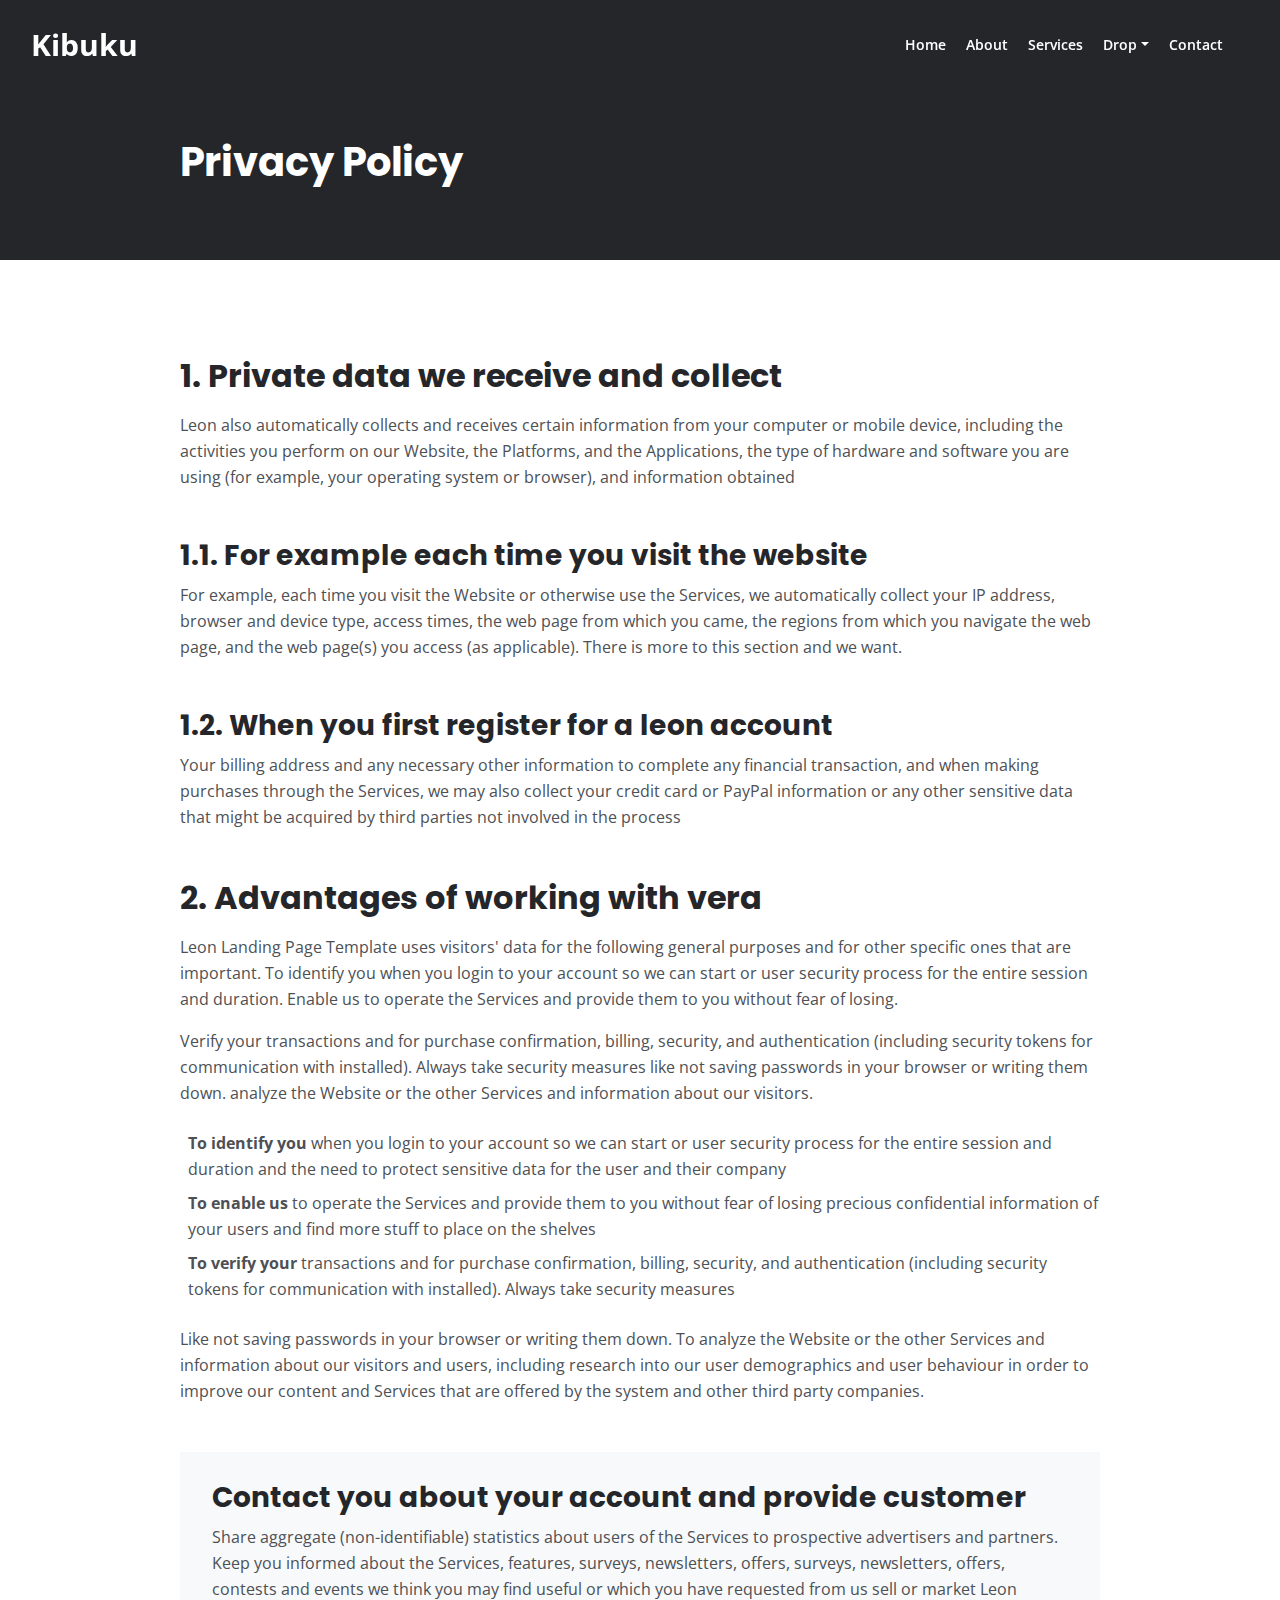
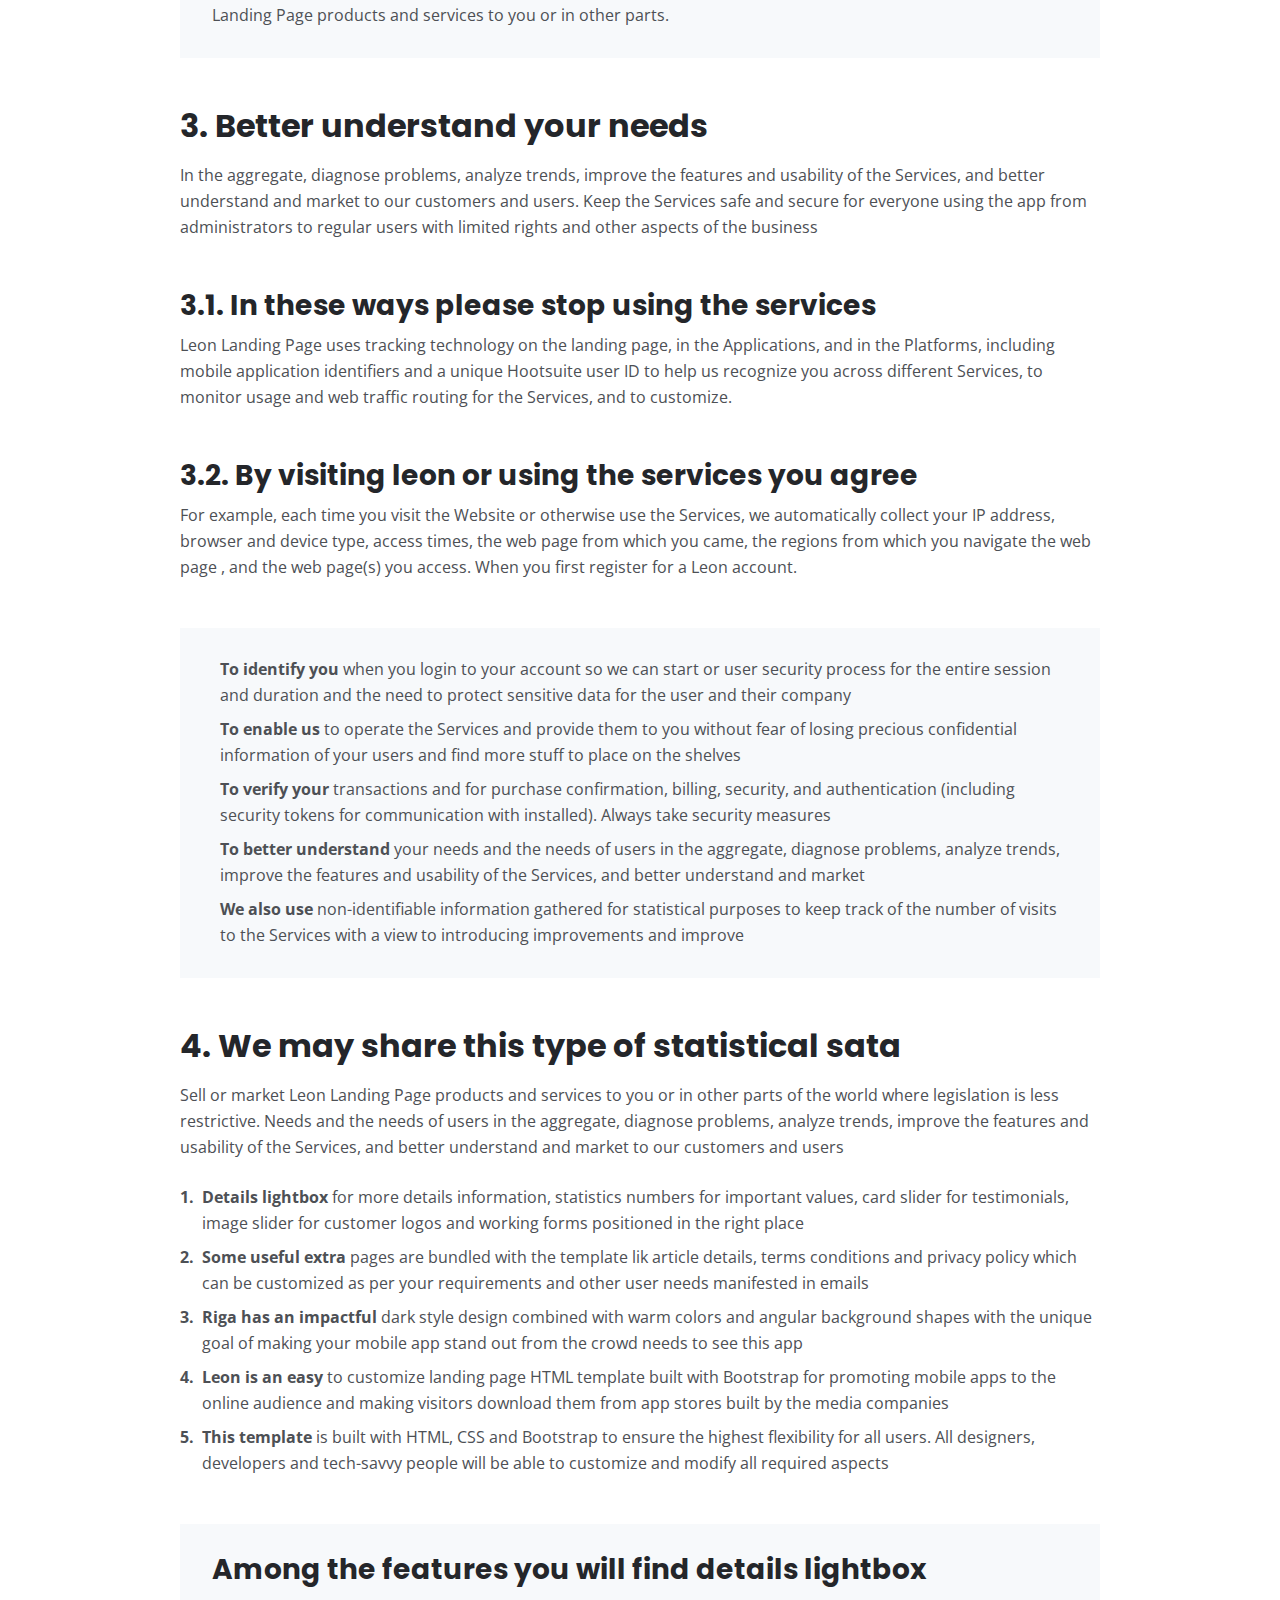
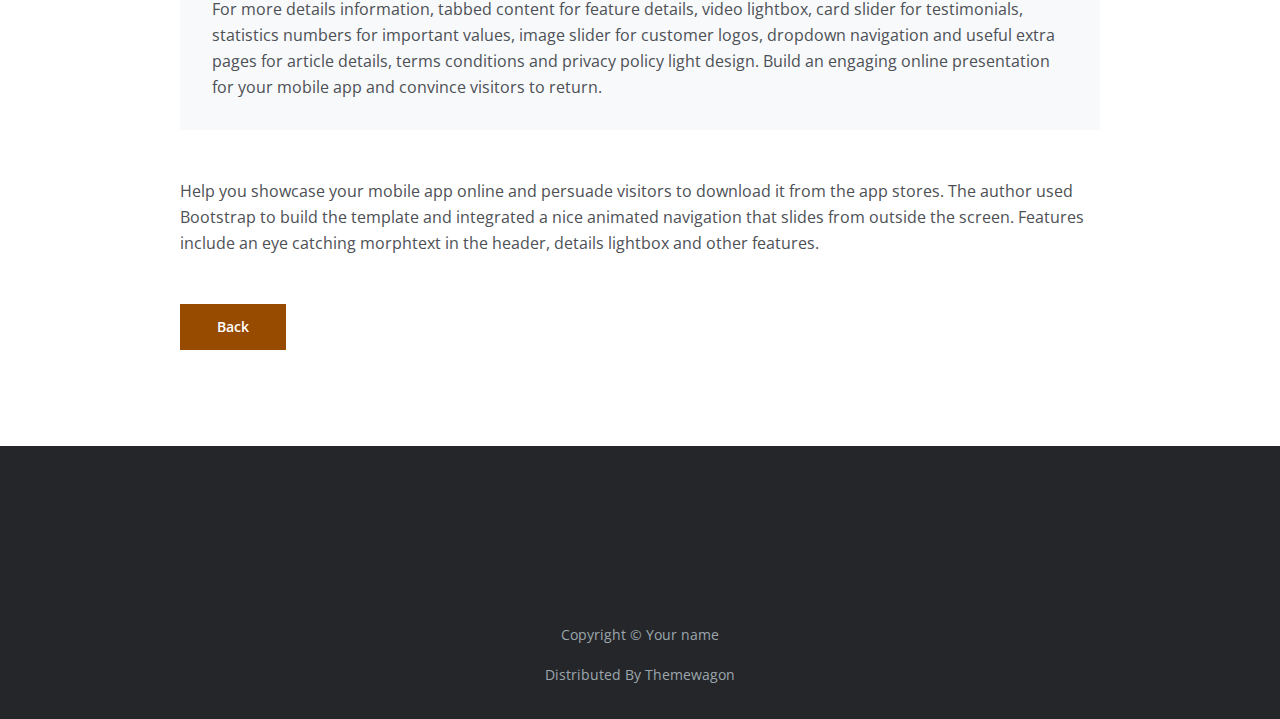
==== privacy.html @ f9977378 "Changes on Page" ====
<!DOCTYPE html>
<html lang="en">
<head>
    <meta charset="utf-8">
    <meta name="viewport" content="width=device-width, initial-scale=1, shrink-to-fit=no">
    
    <!-- SEO Meta Tags -->
    <meta name="description" content="Your description">
    <meta name="author" content="Your name">

    <!-- OG Meta Tags to improve the way the post looks when you share the page on Facebook, Twitter, LinkedIn -->
	<meta property="og:site_name" content="" /> <!-- website name -->
	<meta property="og:site" content="" /> <!-- website link -->
	<meta property="og:title" content=""/> <!-- title shown in the actual shared post -->
	<meta property="og:description" content="" /> <!-- description shown in the actual shared post -->
	<meta property="og:image" content="" /> <!-- image link, make sure it's jpg -->
	<meta property="og:url" content="" /> <!-- where do you want your post to link to -->
	<meta name="twitter:card" content="summary_large_image"> <!-- to have large image post format in Twitter -->

    <!-- Webpage Title -->
    <title>Privacy Policy - Kibuku</title>
    
    <!-- Styles -->
    <link rel="preconnect" href="https://fonts.gstatic.com">
    <link href="https://fonts.googleapis.com/css2?family=Open+Sans:ital,wght@0,400;0,600;0,700;1,400&family=Poppins:wght@600&display=swap" rel="stylesheet">
    <link href="css/bootstrap.css" rel="stylesheet">
    <link href="css/fontawesome-all.css" rel="stylesheet">
	<link href="css/styles.css" rel="stylesheet">
	
	<!-- Favicon  -->
    <link rel="icon" href="images/Web.png">
</head>
<body data-spy="scroll" data-target=".fixed-top">
    
    <!-- Navigation -->
    <nav class="navbar navbar-expand-lg fixed-top navbar-dark">
        <div class="container">
            
            <!-- Image Logo -->
            <!-- <a class="navbar-brand logo-image" href="index.html"><img src="images/logo.svg" alt="alternative"></a>   -->

            <!-- Text Logo - Use this if you don't have a graphic logo -->
            <a class="navbar-brand logo-text page-scroll" href="index.html">Kibuku</a>

            <button class="navbar-toggler p-0 border-0" type="button" data-toggle="offcanvas">
                <span class="navbar-toggler-icon"></span>
            </button>

            <div class="navbar-collapse offcanvas-collapse" id="navbarsExampleDefault">
                <ul class="navbar-nav ml-auto">
                    <li class="nav-item">
                        <a class="nav-link page-scroll" href="index.html#header">Home <span class="sr-only">(current)</span></a>
                    </li>
                    <li class="nav-item">
                        <a class="nav-link page-scroll" href="index.html#about">About</a>
                    </li>
                    <li class="nav-item">
                        <a class="nav-link page-scroll" href="index.html#services">Services</a>
                    </li>
                    <li class="nav-item dropdown">
                        <a class="nav-link dropdown-toggle" href="#" id="dropdown01" data-toggle="dropdown" aria-haspopup="true" aria-expanded="false">Drop</a>
                        <div class="dropdown-menu" aria-labelledby="dropdown01">
                            <a class="dropdown-item page-scroll" href="project.html">Project Details</a>
                            <div class="dropdown-divider"></div>
                            <a class="dropdown-item page-scroll" href="terms.html">Terms Conditions</a>
                            <div class="dropdown-divider"></div>
                            <a class="dropdown-item page-scroll" href="privacy.html">Privacy Policy</a>
                        </div>
                    </li>
                    <li class="nav-item">
                        <a class="nav-link page-scroll" href="index.html#contact">Contact</a>
                    </li>
                </ul>
                <span class="nav-item social-icons">
                    <span class="fa-stack">
                        <a href="#your-link">
                            <i class="fas fa-circle fa-stack-2x"></i>
                            <i class="fab fa-facebook-f fa-stack-1x"></i>
                        </a>
                    </span>
                    <span class="fa-stack">
                        <a href="#your-link">
                            <i class="fas fa-circle fa-stack-2x"></i>
                            <i class="fab fa-twitter fa-stack-1x"></i>
                        </a>
                    </span>
                </span>
            </div> <!-- end of navbar-collapse -->
        </div> <!-- end of container -->
    </nav> <!-- end of navbar -->
    <!-- end of navigation -->


    <!-- Header -->
    <header class="ex-header">
        <div class="container">
            <div class="row">
                <div class="col-xl-10 offset-xl-1">
                    <h1>Privacy Policy</h1>
                </div> <!-- end of col -->
            </div> <!-- end of row -->
        </div> <!-- end of container -->
    </header> <!-- end of ex-header -->
    <!-- end of header -->


    <!-- Basic -->
    <div class="ex-basic-1 pt-5 pb-5">
        <div class="container">
            <div class="row">
                <div class="col-xl-10 offset-xl-1">
                    <h2 class="mt-5 mb-3">1. Private data we receive and collect</h2>
                    <p class="mb-5">Leon also automatically collects and receives certain information from your computer or mobile device, including the activities you perform on our Website, the Platforms, and the Applications, the type of hardware and software you are using (for example, your operating system or browser), and information obtained</p>
                    <h3>1.1. For example each time you visit the website</h3>
                    <p class="mb-5">For example, each time you visit the Website or otherwise use the Services, we automatically collect your IP address, browser and device type, access times, the web page from which you came, the regions from which you navigate the web page, and the web page(s) you access (as applicable). There is more to this section and we want.</p>
                    <h3>1.2. When you first register for a leon account</h3>
                    <p class="mb-5">Your billing address and any necessary other information to complete any financial transaction, and when making purchases through the Services, we may also collect your credit card or PayPal information or any other sensitive data that might be acquired by third parties not involved in the process</p>
                    
                    <h2 class="mb-3">2. Advantages of working with vera</h2>
                    <p>Leon Landing Page Template uses visitors' data for the following general purposes and for other specific ones that are important. To identify you when you login to your account so we can start or user security process for the entire session and duration. Enable us to operate the Services and provide them to you without fear of losing.</p>
                    <p class="mb-4">Verify your transactions and for purchase confirmation, billing, security, and authentication (including security tokens for communication with installed). Always take security measures like not saving passwords in your browser or writing them down. analyze the Website or the other Services and information about our visitors.</p>
                    <ul class="list-unstyled li-space-lg mb-4">
                        <li class="media">
                            <i class="fas fa-square"></i>
                            <div class="media-body"><strong>To identify you</strong> when you login to your account so we can start or user security process for the entire session and duration and the need to protect sensitive data for the user and their company</div>
                        </li>
                        <li class="media">
                            <i class="fas fa-square"></i>
                            <div class="media-body"><strong>To enable us</strong> to operate the Services and provide them to you without fear of losing precious confidential information of your users and find more stuff to place on the shelves</div>
                        </li>
                        <li class="media">
                            <i class="fas fa-square"></i>
                            <div class="media-body"><strong>To verify your</strong> transactions and for purchase confirmation, billing, security, and authentication (including security tokens for communication with installed). Always take security measures</div>
                        </li>
                    </ul>
                    <p class="mb-5">Like not saving passwords in your browser or writing them down. To analyze the Website or the other Services and information about our visitors and users, including research into our user demographics and user behaviour in order to improve our content and Services that are offered by the system and other third party companies.</p>
                    <div class="text-box mb-5">
                        <h3>Contact you about your account and provide customer</h3>
                        <p>Share aggregate (non-identifiable) statistics about users of the Services to prospective advertisers and partners. Keep you informed about the Services, features, surveys, newsletters, offers, surveys, newsletters, offers, contests and events we think you may find useful or which you have requested from us sell or market Leon Landing Page products and services to you or in other parts.</p>
                    </div> <!-- end of text-box -->
                    
                    <h2 class="mb-3">3. Better understand your needs</h2>
                    <p class="mb-5"> In the aggregate, diagnose problems, analyze trends, improve the features and usability of the Services, and better understand and market to our customers and users. Keep the Services safe and secure for everyone using the app from administrators to regular users with limited rights and other aspects of the business</p>
                    <h3>3.1. In these ways please stop using the services</h3>
                    <p class="mb-5">Leon Landing Page uses tracking technology on the landing page, in the Applications, and in the Platforms, including mobile application identifiers and a unique Hootsuite user ID to help us recognize you across different Services, to monitor usage and web traffic routing for the Services, and to customize.</p>
                    <h3>3.2. By visiting leon or using the services you agree</h3>
                    <p class="mb-5">For example, each time you visit the Website or otherwise use the Services, we automatically collect your IP address, browser and device type, access times, the web page from which you came, the regions from which you navigate the web page , and the web page(s) you access. When you first register for a Leon account.</p>
                    <div class="text-box mb-5">
                        <ul class="list-unstyled li-space-lg">
                            <li class="media">
                                <i class="fas fa-square"></i>
                                <div class="media-body"><strong>To identify you</strong> when you login to your account so we can start or user security process for the entire session and duration and the need to protect sensitive data for the user and their company</div>
                            </li>
                            <li class="media">
                                <i class="fas fa-square"></i>
                                <div class="media-body"><strong>To enable us</strong> to operate the Services and provide them to you without fear of losing precious confidential information of your users and find more stuff to place on the shelves</div>
                            </li>
                            <li class="media">
                                <i class="fas fa-square"></i>
                                <div class="media-body"><strong>To verify your</strong> transactions and for purchase confirmation, billing, security, and authentication (including security tokens for communication with installed). Always take security measures</div>
                            </li>
                            <li class="media">
                                <i class="fas fa-square"></i>
                                <div class="media-body"><strong>To better understand</strong> your needs and the needs of users in the aggregate, diagnose problems, analyze trends, improve the features and usability of the Services, and better understand and market</div>
                            </li>
                            <li class="media">
                                <i class="fas fa-square"></i>
                                <div class="media-body"><strong>We also use</strong> non-identifiable information gathered for statistical purposes to keep track of the number of visits to the Services with a view to introducing improvements and improve</div>
                            </li>
                        </ul>
                    </div> <!-- end of text-box -->
                    
                    <h2 class="mb-3">4. We may share this type of statistical sata</h2>
                    <p class="mb-4">Sell or market Leon Landing Page products and services to you or in other parts of the world where legislation is less restrictive. Needs and the needs of users in the aggregate, diagnose problems, analyze trends, improve the features and usability of the Services, and better understand and market to our customers and users</p>
                    <ul class="list-unstyled li-space-lg mb-5">
                        <li class="media">
                            <strong>1.</strong>
                            <div class="media-body"><strong>Details lightbox</strong> for more details information, statistics numbers for important values, card slider for testimonials, image slider for customer logos and working forms positioned in the right place</div>
                        </li>
                        <li class="media">
                            <strong>2.</strong>
                            <div class="media-body"><strong>Some useful extra</strong> pages are bundled with the template lik article details, terms conditions and privacy policy which can be customized as per your requirements and other user needs manifested in emails</div>
                        </li>
                        <li class="media">
                            <strong>3.</strong>
                            <div class="media-body"><strong>Riga has an impactful</strong> dark style design combined with warm colors and angular background shapes with the unique goal of making your mobile app stand out from the crowd needs to see this app</div>
                        </li>
                        <li class="media">
                            <strong>4.</strong>
                            <div class="media-body"><strong>Leon is an easy</strong> to customize landing page HTML template built with Bootstrap for promoting mobile apps to the online audience and making visitors download them from app stores built by the media companies</div>
                        </li>
                        <li class="media">
                            <strong>5.</strong>
                            <div class="media-body"><strong>This template</strong> is built with HTML, CSS and Bootstrap to ensure the highest flexibility for all users. All designers, developers and tech-savvy people will be able to customize and modify all required aspects</div>
                        </li>
                    </ul>
                    
                    <div class="text-box mb-5">
                        <h3>Among the features you will find details lightbox</h3>
                        <p>For more details information, tabbed content for feature details, video lightbox, card slider for testimonials, statistics numbers for important values, image slider for customer logos, dropdown navigation and useful extra pages for article details, terms conditions and privacy policy light design. Build an engaging online presentation for your mobile app and convince visitors to return.</p>
                    </div> <!-- end of text-box -->
                    <p class="mb-5">Help you showcase your mobile app online and persuade visitors to download it from the app stores. The author used Bootstrap to build the template and integrated a nice animated navigation that slides from outside the screen. Features include an eye catching morphtext in the header, details lightbox and other features.</p>
                    
                    <a class="btn-solid-reg mb-5" href="index.html">Back</a>
                </div> <!-- end of col -->
            </div> <!-- end of row -->
        </div> <!-- end of container -->
    </div> <!-- end of ex-basic-1 -->
    <!-- end of basic -->


    <!-- Footer -->
    <div class="footer bg-gray">
        <div class="container">
            <div class="row">
                <div class="col-lg-12">
                    <div class="social-container">
                        <span class="fa-stack">
                            <a href="#your-link">
                                <i class="fas fa-circle fa-stack-2x"></i>
                                <i class="fab fa-facebook-f fa-stack-1x"></i>
                            </a>
                        </span>
                        <span class="fa-stack">
                            <a href="#your-link">
                                <i class="fas fa-circle fa-stack-2x"></i>
                                <i class="fab fa-twitter fa-stack-1x"></i>
                            </a>
                        </span>
                        <span class="fa-stack">
                            <a href="#your-link">
                                <i class="fas fa-circle fa-stack-2x"></i>
                                <i class="fab fa-pinterest-p fa-stack-1x"></i>
                            </a>
                        </span>
                        <span class="fa-stack">
                            <a href="#your-link">
                                <i class="fas fa-circle fa-stack-2x"></i>
                                <i class="fab fa-instagram fa-stack-1x"></i>
                            </a>
                        </span>
                        <span class="fa-stack">
                            <a href="#your-link">
                                <i class="fas fa-circle fa-stack-2x"></i>
                                <i class="fab fa-youtube fa-stack-1x"></i>
                            </a>
                        </span>
                    </div> <!-- end of social-container -->
                </div> <!-- end of col -->
            </div> <!-- end of row -->
        </div> <!-- end of container -->
    </div> <!-- end of footer -->  
    <!-- end of footer -->


    <!-- Copyright -->
    <div class="copyright bg-gray">
        <div class="container">
            <div class="row">
                <div class="col-lg-12">
                    <p class="p-small">Copyright © <a class="no-line" href="#your-link">Your name</a></p>
                </div> <!-- end of col -->
            </div> <!-- enf of row -->
        </div> <!-- end of container -->

        <div class="container">
            <div class="row">
                <div class="col-lg-12">
                    <p class="p-small">Distributed By <a class="no-line" href="https://themewagon.com/">Themewagon</a></p>
                </div> <!-- end of col -->
            </div> <!-- enf of row -->
        </div> <!-- end of container -->
    </div> <!-- end of copyright --> 
    <!-- end of copyright -->
    
    	
    <!-- Scripts -->
    <script src="js/jquery.min.js"></script> <!-- jQuery for Bootstrap's JavaScript plugins -->
    <script src="js/bootstrap.min.js"></script> <!-- Bootstrap framework -->
    <script src="js/jquery.easing.min.js"></script> <!-- jQuery Easing for smooth scrolling between anchors -->
    <script src="js/scripts.js"></script> <!-- Custom scripts -->
</body>
</html>
---- css/styles.css ----
/* Description: Master CSS file */

/*****************************************
Table Of Contents:
- General Styles
- Navigation
- Header
- About
- Services
- Details
- Projects
- Works
- Testimonials
- Questions
- Contact
- Footer 
- Copyright
- Back To Top Button
- Extra Pages
- Media Queries
******************************************/

/*****************************************
Colors:
- Backgrounds, navbar - black #24262a
- Backgrounds - light gray #f7f9fb
- Buttons, icons - blue #964B00
- Headings text - black #24262a
- Body text - dark gray #4d5055
******************************************/


/**************************/
/*     General Styles     */
/**************************/
body,
html {
    width: 100%;
	height: 100%;
}

body, p {
	color: #4d5055; 
	font: 400 1rem/1.625rem "Open Sans", sans-serif;
}

h1 {
	color: #24262a;
	font-weight: 700;
	font-size: 2.5rem;
	line-height: 3.25rem;
	font-family: "Poppins"
}

h2 {
	color: #24262a;
	font-weight: 700;
	font-size: 2rem;
	line-height: 2.5rem;
	font-family: "Poppins"
}

h3 {
	color: #24262a;
	font-weight: 700;
	font-size: 1.75rem;
	line-height: 2.25rem;
	font-family: "Poppins"
}

h4 {
	color: #24262a;
	font-weight: 700;
	font-size: 1.5rem;
	line-height: 2rem;
	font-family: "Poppins"
}

h5 {
	color: #24262a;
	font-weight: 700;
	font-size: 1.25rem;
	line-height: 1.625rem;
	font-family: "Poppins"
}

h6 {
	color: #24262a;
	font-weight: 700;
	font-size: 1rem;
	line-height: 1.375rem;
	font-family: "Poppins"
}

.p-large {
	font-size: 1.125rem;
	line-height: 1.75rem;
}

.p-small {
	font-size: 0.875rem;
	line-height: 1.5rem;
}

.testimonial-text {
	font-style: italic;
}

.testimonial-author {
	font-weight: 700;
	font-size: 1rem;
	line-height: 1.5rem;
}

.li-space-lg li {
	margin-bottom: 0.5rem;
}

a {
	color: #4d5055;
	text-decoration: underline;
}

a:hover {
	color: #4d5055;
	text-decoration: underline;
}

.no-line {
	text-decoration: none;
}

.no-line:hover {
	text-decoration: none;
}

.brown{
	color:#964B00
}

.blue {
	color: #2259ec;
}

.bg-gray {
	background-color: #f7f9fb;
}

.section-divider {
	display: block;
	height: 1px;
	margin: 0;
	border: none;
	background-color: #d3dae2;
}

.btn-solid-reg {
	display: inline-block;
	padding: 1.375rem 2.25rem 1.375rem 2.25rem;
	border: 1px solid #964B00;
	background-color: #964B00;
	color: #ffffff;
	font-weight: 600;
	font-size: 0.875rem;
	line-height: 0;
	text-decoration: none;
	transition: all 0.2s;
}

.btn-solid-reg:hover {
	background-color: transparent;
	color: #964B00; /* needs to stay here because of the color property of a tag */
	text-decoration: none;
}

.btn-solid-lg {
	display: inline-block;
	padding: 1.625rem 2.625rem 1.625rem 2.625rem;
	border: 1px solid #964B00;
	background-color: #964B00;
	color: #ffffff;
	font-weight: 600;
	font-size: 0.875rem;
	line-height: 0;
	text-decoration: none;
	transition: all 0.2s;
}

.btn-solid-lg:hover {
	background-color: transparent;
	color: #964B00; /* needs to stay here because of the color property of a tag */
	text-decoration: none;
}

.btn-outline-reg {
	display: inline-block;
	padding: 1.375rem 2.25rem 1.375rem 2.25rem;
	border: 1px solid #24262a;
	background-color: transparent;
	color: #24262a;
	font-weight: 600;
	font-size: 0.875rem;
	line-height: 0;
	text-decoration: none;
	transition: all 0.2s;
}

.btn-outline-reg:hover {
	background-color: #24262a;
	color: #ffffff;
	text-decoration: none;
}

.btn-outline-lg {
	display: inline-block;
	padding: 1.625rem 2.625rem 1.625rem 2.625rem;
	border: 1px solid #24262a;
	background-color: transparent;
	color: #24262a;
	font-weight: 600;
	font-size: 0.875rem;
	line-height: 0;
	text-decoration: none;
	transition: all 0.2s;
}

.btn-outline-lg:hover {
	background-color: #24262a;
	color: #ffffff;
	text-decoration: none;
}

.btn-outline-sm {
	display: inline-block;
	padding: 1rem 1.5rem 1rem 1.5rem;
	border: 1px solid #24262a;
	background-color: transparent;
	color: #24262a;
	font-weight: 600;
	font-size: 0.875rem;
	line-height: 0;
	text-decoration: none;
	transition: all 0.2s;
}

.btn-outline-sm:hover {
	background-color: #24262a;
	color: #ffffff;
	text-decoration: none;
}

.form-group {
	position: relative;
	margin-bottom: 1.25rem;
}

.label-control {
	position: absolute;
	top: 0.875rem;
	left: 1.5rem;
	color: #7d838a;
	opacity: 1;
	font-size: 0.875rem;
	line-height: 1.375rem;
	cursor: text;
	transition: all 0.2s ease;
}

.form-control-input:focus + .label-control,
.form-control-input.notEmpty + .label-control,
.form-control-textarea:focus + .label-control,
.form-control-textarea.notEmpty + .label-control {
	top: 0.125rem;
	color: #4d5055;
	opacity: 1;
	font-size: 0.75rem;
	font-weight: 700;
}

.form-control-input,
.form-control-select {
	display: block; /* needed for proper display of the label in Firefox, IE, Edge */
	width: 100%;
	padding-top: 1.125rem;
	padding-bottom: 0.125rem;
	padding-left: 1.5rem;
	border: 1px solid #cbcbd1;
	background-color: #ffffff;
	color: #4d5055;
	font-size: 0.875rem;
	line-height: 1.875rem;
	transition: all 0.2s;
	-webkit-appearance: none; /* removes inner shadow on form inputs on ios safari */
}

.form-control-select {
	padding-top: 0.5rem;
	padding-bottom: 0.5rem;
	height: 3.25rem;
	color: #7d838a;
}

select {
    /* you should keep these first rules in place to maintain cross-browser behavior */
    -webkit-appearance: none;
	-moz-appearance: none;
	-ms-appearance: none;
    -o-appearance: none;
    appearance: none;
    background-image: url('../images/down-arrow.png');
    background-position: 96% 50%;
    background-repeat: no-repeat;
    outline: none;
}

.form-control-textarea {
	display: block; /* used to eliminate a bottom gap difference between Chrome and IE/FF */
	width: 100%;
	height: 14rem; /* used instead of html rows to normalize height between Chrome and IE/FF */
	padding-top: 1.5rem;
	padding-left: 1.3125rem;
	border: 1px solid #cbcbd1;
	background-color: #ffffff;
	color: #4d5055;
	font-size: 0.875rem;
	line-height: 1.5rem;
	transition: all 0.2s;
}

.form-control-input:focus,
.form-control-select:focus,
.form-control-textarea:focus {
	border: 1px solid #a1a1a1;
	outline: none; /* Removes blue border on focus */
}

.form-control-input:hover,
.form-control-select:hover,
.form-control-textarea:hover {
	border: 1px solid #a1a1a1;
}

.checkbox {
	font-size: 0.75rem;
	line-height: 1.25rem;
}

input[type='checkbox'] {
	vertical-align: -10%;
	margin-right: 0.5rem;
}

.form-control-submit-button {
	display: inline-block;
	width: 100%;
	height: 3.25rem;
	border: 1px solid #964B00;
	border-radius: 32px;
	background-color: #964B00;
	color: #ffffff;
	font-weight: 600;
	font-size: 0.875rem;
	line-height: 0;
	cursor: pointer;
	transition: all 0.2s;
}

.form-control-submit-button:hover {
	border: 1px solid #24262a;
	background-color: transparent;
	color: #24262a;
}


/**********************/
/*     Navigation     */
/**********************/
.navbar {
	background-color: #24262a;
	font-weight: 600;
	font-size: 0.875rem;
	line-height: 0.875rem;
	box-shadow: 0 1px 6px 0 rgba(0, 0, 0, 0.025);
}

.navbar .navbar-brand {
	padding-top: 0.125rem;
	padding-bottom: 0.125rem;
}

.navbar .logo-image img {
    width: 118px;
	height: 36px;
}

.navbar .logo-text {
	color: #ffffff;
	font-weight: 700;
	font-size: 1.875rem;
	line-height: 1rem;
	text-decoration: none;
}

.offcanvas-collapse {
	position: fixed;
	top: 3.25rem; /* adjusts the height between the top of the page and the offcanvas menu */
	bottom: 0;
	left: 100%;
	width: 100%;
	padding-right: 1rem;
	padding-left: 1rem;
	overflow-y: auto;
	visibility: hidden;
	background-color: #24262a;
	transition: visibility .3s ease-in-out, -webkit-transform .3s ease-in-out;
	transition: transform .3s ease-in-out, visibility .3s ease-in-out;
	transition: transform .3s ease-in-out, visibility .3s ease-in-out, -webkit-transform .3s ease-in-out;
}

.offcanvas-collapse.open {
	visibility: visible;
	-webkit-transform: translateX(-100%);
	transform: translateX(-100%);
}

.navbar .navbar-nav {
	margin-top: 0.75rem;
	margin-bottom: 0.5rem;
}

.navbar .nav-item .nav-link {
	padding-top: 0.625rem;
	padding-bottom: 0.625rem;
	color: #ffffff;
	text-decoration: none;
	transition: all 0.2s ease;
}

.navbar .nav-item.dropdown.show .nav-link,
.navbar .nav-item .nav-link:hover,
.navbar .nav-item .nav-link.active {
	color: #9c9ead;
}

/* Dropdown Menu */
.navbar .dropdown .dropdown-menu {
	animation: fadeDropdown 0.2s; /* required for the fade animation */
}

@keyframes fadeDropdown {
    0% {
        opacity: 0;
    }

    100% {
        opacity: 1;
	}
}

.navbar .dropdown-menu {
	margin-top: 0.5rem;
	margin-bottom: 0.5rem;
	border: none;
	background-color: #24262a;
}

.navbar .dropdown-item {
	padding-top: 0.5rem;
	padding-bottom: 0.5rem;
	color: #ffffff;
	font-weight: 600;
	font-size: 0.875rem;
	line-height: 0.875rem;
	text-decoration: none;
}

.navbar .dropdown-item:hover {
	background-color: #24262a;
	color: #9c9ead;
}

.navbar .dropdown-divider {
	width: 100%;
	height: 1px;
	margin: 0.5rem auto 0.5rem auto;
	border: none;
	background-color: #505050;
}
/* end of dropdown menu */

.navbar .fa-stack {
	width: 2em;
	margin-right: 0.25rem;
	font-size: 0.75rem;
}

.navbar .fa-stack-2x {
	color: #964B00;
	transition: all 0.2s ease;
}

.navbar .fa-stack-1x {
	color: #ffffff;
	transition: all 0.2s ease;
}

.navbar .fa-stack:hover .fa-stack-2x {
	color: #ffffff;
}

.navbar .fa-stack:hover .fa-stack-1x {
	color: #964B00;
}

.navbar .navbar-toggler {
	padding: 0;
	border: none;
	font-size: 1.25rem;
}


/******************/
/*     Header     */
/******************/
.header {
	padding-top: 7rem;
	padding-bottom: 5.5rem;
	background: linear-gradient(rgba(0, 0, 0, 0.5), rgba(0, 0, 0, 0.5)), url('../images/header-background1.jpg') center center no-repeat;
	background-size: cover;
	text-align: center;
}

.header .h1-large {
	margin-bottom: 1.75rem;
	color: #ffffff;
}

.header .btn-solid-lg:hover {
	border: 1px solid #ffffff;
	color: #ffffff;
}

.header .btn-outline-lg {
	padding: 1.625rem 1.625rem 1.625rem 1.625rem;
	border: none;
	color: #ffffff;
}

.header .btn-outline-lg:hover {
	background: transparent;
	color: #9c9ead;
	text-decoration: none;
}

.header .btn-outline-lg .fas {
	margin-right: 0.375rem;
}


/*****************/
/*     About     */
/*****************/
.basic-1 {
	padding-top: 7.75rem;
	padding-bottom: 5.25rem;
}

.basic-1 .text-container {
	margin-bottom: 3rem;
}

.basic-1 .time {
	margin-bottom: 0.5rem;
	color: #964B00;
	font-weight: 600;
	font-size: 0.875rem;
	line-height: 1.5rem;
	font-family: "Poppins";
}

.basic-1 h6 {
	margin-bottom: 0.125rem;
}


/********************/
/*     Services     */
/********************/
.basic-2 {
	padding-top: 7.75rem;
	padding-bottom: 5.25rem;
}

.basic-2 .h2-heading {
	margin-bottom: 0.75rem;
	text-align: center;
}

.basic-2 .p-heading {
	margin-bottom: 4rem;
	text-align: center;
}

.basic-2 .text-box {
	margin-bottom: 3rem;
	padding: 3.5rem 1rem 2.125rem 1rem;
	border: 1px solid #cfd7de;
}

.basic-2 .fas,
.basic-2 .far {
	margin-bottom: 1.75rem;
	color: #964B00;
	font-size: 3.5rem;
}

.basic-2 h4 {
	letter-spacing: 1px;
}


/*******************/
/*     Details     */
/*******************/
.split .area-1 {
	height: 430px;
	background: linear-gradient(to bottom right, rgba(25, 26, 29, 0.5), rgba(25, 26, 29, 0.5)), url('../images/details-background.jpg') center center no-repeat;
	background-size: cover;
}

.split .area-2 {
	padding-top: 7.75rem;
	padding-bottom: 7.75rem;
}

.split p {
	margin-bottom: 2.25rem;
}

.split .icons-container {
	margin-top: 3rem;
}

.split .icons-container img {
	width: 50px;
	margin-right: 0.625rem;
	margin-bottom: 0.75rem;
}


/********************/
/*     Projects     */
/********************/
.basic-3 {
	padding-top: 7.75rem;
	padding-bottom: 1rem;
}

.basic-3 .h2-heading {
	margin-bottom: 0.75rem;
	text-align: center;
}

.basic-3 .p-heading {
	margin-bottom: 4rem;
	text-align: center;
}

.basic-3 .text-container {
	margin-bottom: 4rem;
}

.basic-3 .image-container {
	margin-bottom: 1rem;
}

/* Hover Animation */
.basic-3 .image-container {
	overflow: hidden;
	margin-right: auto;
	margin-left: auto;
}

.basic-3 .image-container img {
	margin: 0;
	transition: all 0.2s;
}

.basic-3 .image-container:hover img {
	-moz-transform: scale(1.1);
	-webkit-transform: scale(1.1);
	transform: scale(1.1);
} 
/* end of hover animation */


/*****************/
/*     Works     */
/*****************/
.basic-4 {
	padding-bottom: 1rem;
}

.basic-4 .text-container {
	margin-bottom: 4rem;
}

.basic-4 .image-container {
	margin-bottom: 1rem;
}

/* Hover Animation */
.basic-4 .image-container {
	overflow: hidden;
	margin-right: auto;
	margin-left: auto;
}

.basic-4 .image-container img {
	margin: 0;
	transition: all 0.2s;
}

.basic-4 .image-container:hover img {
	-moz-transform: scale(1.15);
	-webkit-transform: scale(1.15);
	transform: scale(1.15);
} 
/* end of hover animation */


/************************/
/*     Testimonials     */
/************************/
.cards-1 {
	padding-top: 3rem;
	padding-bottom: 3.875rem;
}

.cards-1 .h2-heading {
	margin-bottom: 3rem;
	text-align: center;
}

.cards-1 .card {
	margin-bottom: 4rem;
	border: none;
}

.cards-1 .card-body {
	padding: 0;
	text-align: center;
}

.cards-1 .testimonial-text {
	margin-bottom: 1.625rem;
}

.cards-1 img {
	display: inline-block;
	width: 60px;
	margin-bottom: 0.875rem;
	border-radius: 50%;
}

.cards-1 .text {
	margin-top: 0.375rem;
}

.cards-1 .testimonial-author {
	color: #24262a;
}

.cards-1 .testimonial-author,
.cards-1 .occupation {
	font-size: 0.875rem;
	line-height: 1.375rem;
}


/*********************/
/*     Questions     */
/*********************/
.accordion-1 {
	padding-top: 7.75rem;
	padding-bottom: 6.75rem;
}

.accordion-1 .h2-heading {
	margin-bottom: 2.5rem;
	text-align: center;
}

.accordion-1 .card {
	margin-bottom: 1.75rem;
	border: none;
}

.accordion-1 .card-header {
	padding: 0;
	border: none;
	background-color: transparent;
}

.accordion-1 .card button {
	padding: 0;
	color: #24262a;
	font-weight: 600;
	font-size: 1.125rem;
	line-height: 1.75rem;
	font-family: 'Poppins';
}

.accordion-1 .card button:hover {
	text-decoration: none;
}

.accordion-1 .card button:before {
	float: left;
	margin-right: 0.625rem;
	font-family: 'Font Awesome 5 Free';
	font-weight: 900;
	content: "\f078";
	transition: all 0.2s;
}

.accordion-1 .card button.collapsed:before {
	-webkit-transform: rotate(180deg);
	-moz-transform: rotate(180deg);
	transform: rotate(180deg);
} 

.accordion-1 .card-body {
	padding: 0.75rem 1.5rem 0.5rem 1.5rem;
}


/*******************/
/*     Contact     */
/*******************/
.form-1 {
	padding-top: 7.75rem;
	padding-bottom: 7rem;
	text-align: center;
}

.form-1 .h2-heading {
	margin-bottom: 0.75rem;
	text-align: center;
}

.form-1 .p-heading {
	margin-bottom: 4rem;
}


/******************/
/*     Footer     */
/******************/
.footer {
	padding-top: 6.25rem;
	padding-bottom: 2rem;
	background-color: #24262a;
	text-align: center;
}

.footer a {
	text-decoration: none;
}

.footer .fa-stack {
	width: 2em;
	margin-bottom: 1.25rem;
	margin-right: 0.375rem;
	font-size: 1.5rem;
}

.footer .fa-stack .fa-stack-1x {
    color: #ffffff;
	transition: all 0.2s ease;
}

.footer .fa-stack .fa-stack-2x {
	color: #964B00;
	transition: all 0.2s ease;
}

.footer .fa-stack:hover .fa-stack-1x {
	color: #964B00;
}

.footer .fa-stack:hover .fa-stack-2x {
    color: #ffffff;
}


/*********************/
/*     Copyright     */
/*********************/
.copyright {
	padding-top: 1rem;
	padding-bottom: 1rem;
	background-color: #24262a;
	text-align: center;
}

.copyright .p-small {
	color: #9da6ac;
	text-align: center;
}

.copyright a {
	color: #9da6ac;
}


/******************************/
/*     Back To Top Button     */
/******************************/
a.back-to-top {
	position: fixed;
	z-index: 999;
	right: 12px;
	bottom: 12px;
	display: none;
	width: 42px;
	height: 42px;
	border-radius: 30px;
	background: #3a424d url("../images/up-arrow.png") no-repeat center 47%;
	background-size: 18px 18px;
	text-indent: -9999px;
}

a:hover.back-to-top {
	background-color: #964B00;
}


/***********************/
/*     Extra Pages     */
/***********************/
.ex-header {
	padding-top: 8.5rem;
	padding-bottom: 4rem;
	background-color: #24262a;
}

.ex-header h1 {
	color: #ffffff;
}

.ex-basic-1 .list-unstyled .fas {
	font-size: 0.375rem;
	line-height: 1.625rem;
}

.ex-basic-1 .list-unstyled .media-body {
	margin-left: 0.5rem;
}

.ex-basic-1 .text-box {
	padding: 1.25rem 1.25rem 0.5rem 1.25rem;
	background-color: #f7f9fb;
}

.ex-cards-1 .card {
	border: none;
	background-color: transparent;
}

.ex-cards-1 .card .fa-stack {
	width: 2em;
	font-size: 1.125rem;
}

.ex-cards-1 .card .fa-stack-2x {
	color: #964B00;
}

.ex-cards-1 .card .fa-stack-1x {
	color: #ffffff;
	font-weight: 700;
	line-height: 2.125rem;
}

.ex-cards-1 .card .list-unstyled .media-body {
	margin-left: 0.75rem;
}

.ex-cards-1 .card .list-unstyled .media-body h5 {
	margin-top: 0.125rem;
	margin-bottom: 0.375rem;
}


/*************************/
/*     Media Queries     */
/*************************/	
/* Min-width 768px */
@media (min-width: 768px) {

	/* Header */
	.header {
		padding-top: 11rem;
		padding-bottom: 9rem;
	}
	/* end of header */


	/* Services */
	.basic-2 .text-box {
		padding-right: 2.125rem;
		padding-left: 2.125rem;
	}
	/* end of services */


	/* Extra Pages */
	.ex-basic-1 .text-box {
		padding: 1.75rem 2rem 0.875rem 2rem;
	}
	/* end of extra pages */
}
/* end of min-width 768px */


/* Min-width 992px */
@media (min-width: 992px) {
	
	/* General Styles */
	.h2-heading {
		width: 35.25rem;
		margin-right: auto;
		margin-left: auto;
	}

	.p-heading {
		width: 46rem;
		margin-right: auto;
		margin-left: auto;
	}
	/* end of general styles */


	/* Navigation */
	.navbar {
		padding-top: 1.75rem;
		background-color: transparent;
		box-shadow: none;
		transition: all 0.2s;
	}

	.navbar.top-nav-collapse {
		padding-top: 0.5rem;
		padding-top: 0.5rem;
		background-color: #24262a;
		box-shadow: 0 3px 6px 0 rgba(0, 0, 0, 0.025);
	}

	.offcanvas-collapse {
		position: static;
		top: auto;
		bottom: auto;
		left: auto;
		width: auto;
		padding-right: 0;
		padding-left: 0;
		background-color: transparent;
		overflow-y: visible;
		visibility: visible;
	}

	.offcanvas-collapse.open {
		-webkit-transform: none;
		transform: none;
	}

	.navbar .navbar-nav {
		margin-top: 0;
		margin-bottom: 0;
	}
	
	.navbar .nav-item .nav-link {
		padding-right: 0.625rem;
		padding-left: 0.625rem;
	}

	.navbar .dropdown-menu {
		margin-top: 0.25rem;
		box-shadow: 0 3px 3px 1px rgba(0, 0, 0, 0.08);
	}

	.navbar .dropdown-divider {
		width: 90%;
	}

	.navbar .social-icons {
		margin-left: 0.5rem;
	}
	
	.navbar .fa-stack {
		margin-right: 0;
		margin-left: 0.25rem;
	}
	/* end of navigation */


	/* Header */
	.header {
		padding-top: 15rem;
		padding-bottom: 14rem;
		text-align: left;
	}
	/* end of header */


	/* Details */
	.split {
		height: 760px;
	}
	
	.split .area-1 {
		height: 100%;
		width: 50%;
		display: inline-block;
	}
	
	.split .area-2 {
		height: 100%;
		width: 50%;
		display: inline-block;
		vertical-align: top;
	}

	.split .text-container {
		width: 400px;
		margin-left: 3rem;
	}
	/* end of details */


	/* Testimonials */
	.cards-1 .card {
		display: inline-block;
		width: 290px;
		vertical-align: top;
	}

	.cards-1 .card:nth-of-type(3n+2) {
		margin-right: 1.5rem;
		margin-left: 1.5rem;
	}

	.cards-1 .card-body {
		text-align: left;
	}

	.cards-1 .details {
		display: flex;
		align-items: flex-start;
	}
	
	.cards-1 .details .text {
		flex-direction: column;
	}
	
	.cards-1 .details img {
		margin-right: 1.125rem;
	}
	/* end of testimonials */


	/* Accordion */
	.accordion-1 .accordion {
		width: 730px;
		margin-right: auto;
		margin-left: auto;
	}
	/* end of accordion */


	/* Contact */
	.form-1 form {
		width: 790px;
		margin-right: auto;
		margin-left: auto;
	}
	/* end of contact */


	/* Extra Pages */
	.ex-cards-1 .card {
		display: inline-block;
		width: 296px;
		vertical-align: top;
	}

	.ex-cards-1 .card:nth-of-type(3n+2) {
		margin-right: 1rem;
		margin-left: 1rem;
	}
	/* end of extra pages */
}
/* end of min-width 992px */


/* Min-width 1200px */
@media (min-width: 1200px) {

	/* General Styles */
	.h1-large {
		font-size: 3.75rem;
		line-height: 4.625rem;
	}
	/* end of general styles */


	/* Navigation */
	.navbar .container {
		max-width: 1330px;
	}
	/* end of navigation */


	/* Header */
	.header {
		padding-top: 18.25rem;
		padding-bottom: 17.25rem;
	}
	/* end of header */


	/* About */
	.basic-1 .text-container.first {
		margin-right: 2rem;
	}

	.basic-1 .text-container.second {
		margin-right: 1rem;
		margin-left: 1rem;
	}

	.basic-1 .text-container.third {
		margin-left: 2rem;
	}
	/* end of about */


	/* Details */
	.split {
		height: 700px;
	}

	.split .text-container {
		width: 460px;
		margin-left: 5rem;
	}
	/* end of details */


	/* Testimonials */
	.cards-1 .card {
		width: 338px;
	}
	
	.cards-1 .card:nth-of-type(3n+2) {
		margin-right: 2.625rem;
		margin-left: 2.625rem;
	}
	/* end of testimonials */
	

	/* Extra Pages */
	.ex-cards-1 .card {
		width: 336px;
	}

	.ex-cards-1 .card:nth-of-type(3n+2) {
		margin-right: 2.875rem;
		margin-left: 2.875rem;
	}
	/* end of extra pages */
}
/* end of min-width 1200px */
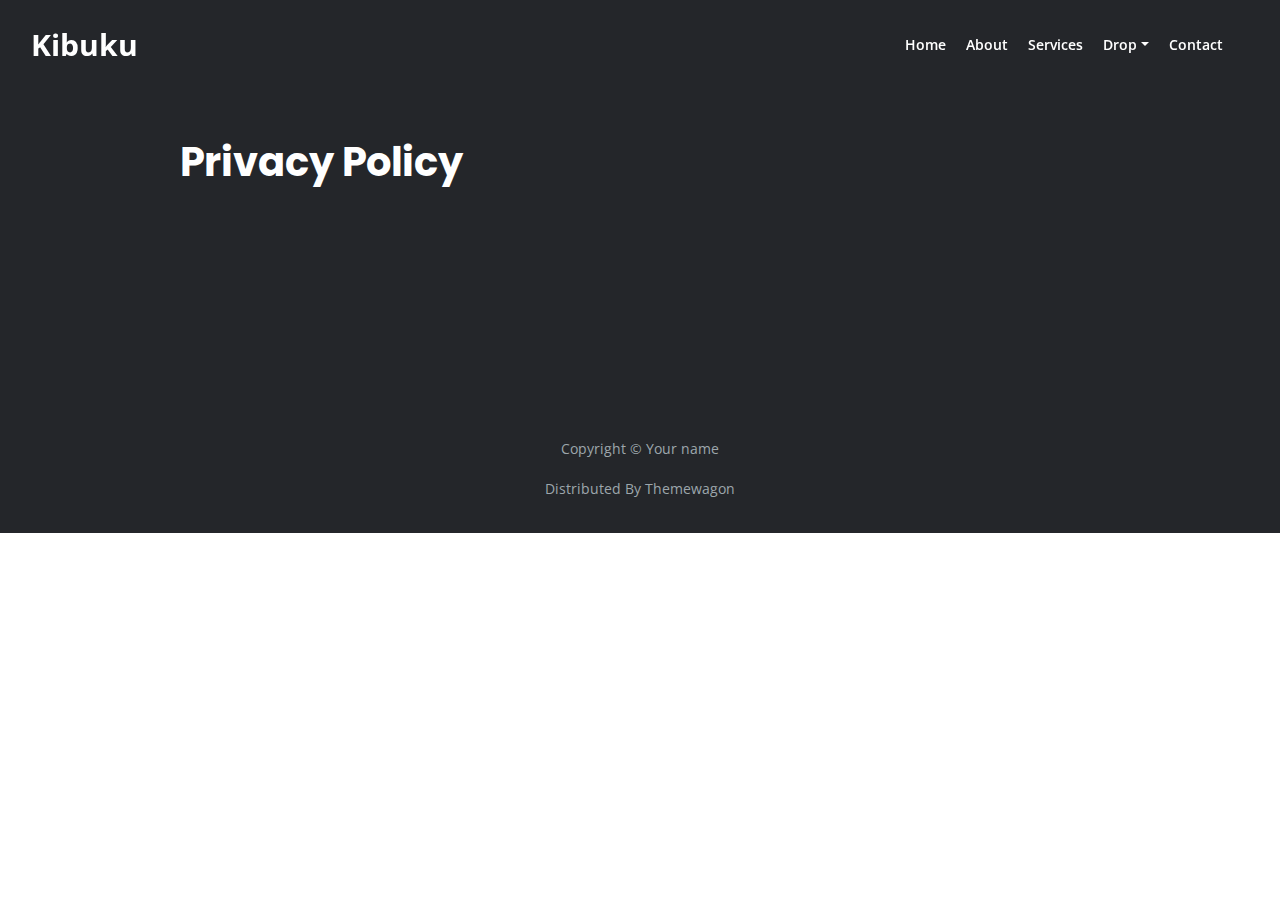
==== commit f856e612: "fix social media" ====
--- a/privacy.html
+++ b/privacy.html
@@ -105,107 +105,7 @@
 
 
     <!-- Basic -->
-    <div class="ex-basic-1 pt-5 pb-5">
-        <div class="container">
-            <div class="row">
-                <div class="col-xl-10 offset-xl-1">
-                    <h2 class="mt-5 mb-3">1. Private data we receive and collect</h2>
-                    <p class="mb-5">Leon also automatically collects and receives certain information from your computer or mobile device, including the activities you perform on our Website, the Platforms, and the Applications, the type of hardware and software you are using (for example, your operating system or browser), and information obtained</p>
-                    <h3>1.1. For example each time you visit the website</h3>
-                    <p class="mb-5">For example, each time you visit the Website or otherwise use the Services, we automatically collect your IP address, browser and device type, access times, the web page from which you came, the regions from which you navigate the web page, and the web page(s) you access (as applicable). There is more to this section and we want.</p>
-                    <h3>1.2. When you first register for a leon account</h3>
-                    <p class="mb-5">Your billing address and any necessary other information to complete any financial transaction, and when making purchases through the Services, we may also collect your credit card or PayPal information or any other sensitive data that might be acquired by third parties not involved in the process</p>
-                    
-                    <h2 class="mb-3">2. Advantages of working with vera</h2>
-                    <p>Leon Landing Page Template uses visitors' data for the following general purposes and for other specific ones that are important. To identify you when you login to your account so we can start or user security process for the entire session and duration. Enable us to operate the Services and provide them to you without fear of losing.</p>
-                    <p class="mb-4">Verify your transactions and for purchase confirmation, billing, security, and authentication (including security tokens for communication with installed). Always take security measures like not saving passwords in your browser or writing them down. analyze the Website or the other Services and information about our visitors.</p>
-                    <ul class="list-unstyled li-space-lg mb-4">
-                        <li class="media">
-                            <i class="fas fa-square"></i>
-                            <div class="media-body"><strong>To identify you</strong> when you login to your account so we can start or user security process for the entire session and duration and the need to protect sensitive data for the user and their company</div>
-                        </li>
-                        <li class="media">
-                            <i class="fas fa-square"></i>
-                            <div class="media-body"><strong>To enable us</strong> to operate the Services and provide them to you without fear of losing precious confidential information of your users and find more stuff to place on the shelves</div>
-                        </li>
-                        <li class="media">
-                            <i class="fas fa-square"></i>
-                            <div class="media-body"><strong>To verify your</strong> transactions and for purchase confirmation, billing, security, and authentication (including security tokens for communication with installed). Always take security measures</div>
-                        </li>
-                    </ul>
-                    <p class="mb-5">Like not saving passwords in your browser or writing them down. To analyze the Website or the other Services and information about our visitors and users, including research into our user demographics and user behaviour in order to improve our content and Services that are offered by the system and other third party companies.</p>
-                    <div class="text-box mb-5">
-                        <h3>Contact you about your account and provide customer</h3>
-                        <p>Share aggregate (non-identifiable) statistics about users of the Services to prospective advertisers and partners. Keep you informed about the Services, features, surveys, newsletters, offers, surveys, newsletters, offers, contests and events we think you may find useful or which you have requested from us sell or market Leon Landing Page products and services to you or in other parts.</p>
-                    </div> <!-- end of text-box -->
-                    
-                    <h2 class="mb-3">3. Better understand your needs</h2>
-                    <p class="mb-5"> In the aggregate, diagnose problems, analyze trends, improve the features and usability of the Services, and better understand and market to our customers and users. Keep the Services safe and secure for everyone using the app from administrators to regular users with limited rights and other aspects of the business</p>
-                    <h3>3.1. In these ways please stop using the services</h3>
-                    <p class="mb-5">Leon Landing Page uses tracking technology on the landing page, in the Applications, and in the Platforms, including mobile application identifiers and a unique Hootsuite user ID to help us recognize you across different Services, to monitor usage and web traffic routing for the Services, and to customize.</p>
-                    <h3>3.2. By visiting leon or using the services you agree</h3>
-                    <p class="mb-5">For example, each time you visit the Website or otherwise use the Services, we automatically collect your IP address, browser and device type, access times, the web page from which you came, the regions from which you navigate the web page , and the web page(s) you access. When you first register for a Leon account.</p>
-                    <div class="text-box mb-5">
-                        <ul class="list-unstyled li-space-lg">
-                            <li class="media">
-                                <i class="fas fa-square"></i>
-                                <div class="media-body"><strong>To identify you</strong> when you login to your account so we can start or user security process for the entire session and duration and the need to protect sensitive data for the user and their company</div>
-                            </li>
-                            <li class="media">
-                                <i class="fas fa-square"></i>
-                                <div class="media-body"><strong>To enable us</strong> to operate the Services and provide them to you without fear of losing precious confidential information of your users and find more stuff to place on the shelves</div>
-                            </li>
-                            <li class="media">
-                                <i class="fas fa-square"></i>
-                                <div class="media-body"><strong>To verify your</strong> transactions and for purchase confirmation, billing, security, and authentication (including security tokens for communication with installed). Always take security measures</div>
-                            </li>
-                            <li class="media">
-                                <i class="fas fa-square"></i>
-                                <div class="media-body"><strong>To better understand</strong> your needs and the needs of users in the aggregate, diagnose problems, analyze trends, improve the features and usability of the Services, and better understand and market</div>
-                            </li>
-                            <li class="media">
-                                <i class="fas fa-square"></i>
-                                <div class="media-body"><strong>We also use</strong> non-identifiable information gathered for statistical purposes to keep track of the number of visits to the Services with a view to introducing improvements and improve</div>
-                            </li>
-                        </ul>
-                    </div> <!-- end of text-box -->
-                    
-                    <h2 class="mb-3">4. We may share this type of statistical sata</h2>
-                    <p class="mb-4">Sell or market Leon Landing Page products and services to you or in other parts of the world where legislation is less restrictive. Needs and the needs of users in the aggregate, diagnose problems, analyze trends, improve the features and usability of the Services, and better understand and market to our customers and users</p>
-                    <ul class="list-unstyled li-space-lg mb-5">
-                        <li class="media">
-                            <strong>1.</strong>
-                            <div class="media-body"><strong>Details lightbox</strong> for more details information, statistics numbers for important values, card slider for testimonials, image slider for customer logos and working forms positioned in the right place</div>
-                        </li>
-                        <li class="media">
-                            <strong>2.</strong>
-                            <div class="media-body"><strong>Some useful extra</strong> pages are bundled with the template lik article details, terms conditions and privacy policy which can be customized as per your requirements and other user needs manifested in emails</div>
-                        </li>
-                        <li class="media">
-                            <strong>3.</strong>
-                            <div class="media-body"><strong>Riga has an impactful</strong> dark style design combined with warm colors and angular background shapes with the unique goal of making your mobile app stand out from the crowd needs to see this app</div>
-                        </li>
-                        <li class="media">
-                            <strong>4.</strong>
-                            <div class="media-body"><strong>Leon is an easy</strong> to customize landing page HTML template built with Bootstrap for promoting mobile apps to the online audience and making visitors download them from app stores built by the media companies</div>
-                        </li>
-                        <li class="media">
-                            <strong>5.</strong>
-                            <div class="media-body"><strong>This template</strong> is built with HTML, CSS and Bootstrap to ensure the highest flexibility for all users. All designers, developers and tech-savvy people will be able to customize and modify all required aspects</div>
-                        </li>
-                    </ul>
-                    
-                    <div class="text-box mb-5">
-                        <h3>Among the features you will find details lightbox</h3>
-                        <p>For more details information, tabbed content for feature details, video lightbox, card slider for testimonials, statistics numbers for important values, image slider for customer logos, dropdown navigation and useful extra pages for article details, terms conditions and privacy policy light design. Build an engaging online presentation for your mobile app and convince visitors to return.</p>
-                    </div> <!-- end of text-box -->
-                    <p class="mb-5">Help you showcase your mobile app online and persuade visitors to download it from the app stores. The author used Bootstrap to build the template and integrated a nice animated navigation that slides from outside the screen. Features include an eye catching morphtext in the header, details lightbox and other features.</p>
-                    
-                    <a class="btn-solid-reg mb-5" href="index.html">Back</a>
-                </div> <!-- end of col -->
-            </div> <!-- end of row -->
-        </div> <!-- end of container -->
-    </div> <!-- end of ex-basic-1 -->
+    <!-- end of ex-basic-1 -->
     <!-- end of basic -->
 
 
@@ -215,12 +115,12 @@
             <div class="row">
                 <div class="col-lg-12">
                     <div class="social-container">
-                        <span class="fa-stack">
+                        <!-- <span class="fa-stack">
                             <a href="#your-link">
                                 <i class="fas fa-circle fa-stack-2x"></i>
                                 <i class="fab fa-facebook-f fa-stack-1x"></i>
                             </a>
-                        </span>
+                        </span> -->
                         <span class="fa-stack">
                             <a href="#your-link">
                                 <i class="fas fa-circle fa-stack-2x"></i>
--- a/css/styles.css
+++ b/css/styles.css
@@ -623,8 +623,9 @@
 /*     Details     */
 /*******************/
 .split .area-1 {
-	height: 430px;
-	background: linear-gradient(to bottom right, rgba(25, 26, 29, 0.5), rgba(25, 26, 29, 0.5)), url('../images/details-background.jpg') center center no-repeat;
+	height: 450px;
+	
+	background: linear-gradient(to bottom right, rgba(25, 26, 29, 0.2), rgba(25, 26, 29, 0.2)), url('../images/ChangeByDesign.jpg') center center no-repeat;
 	background-size: cover;
 }
 
